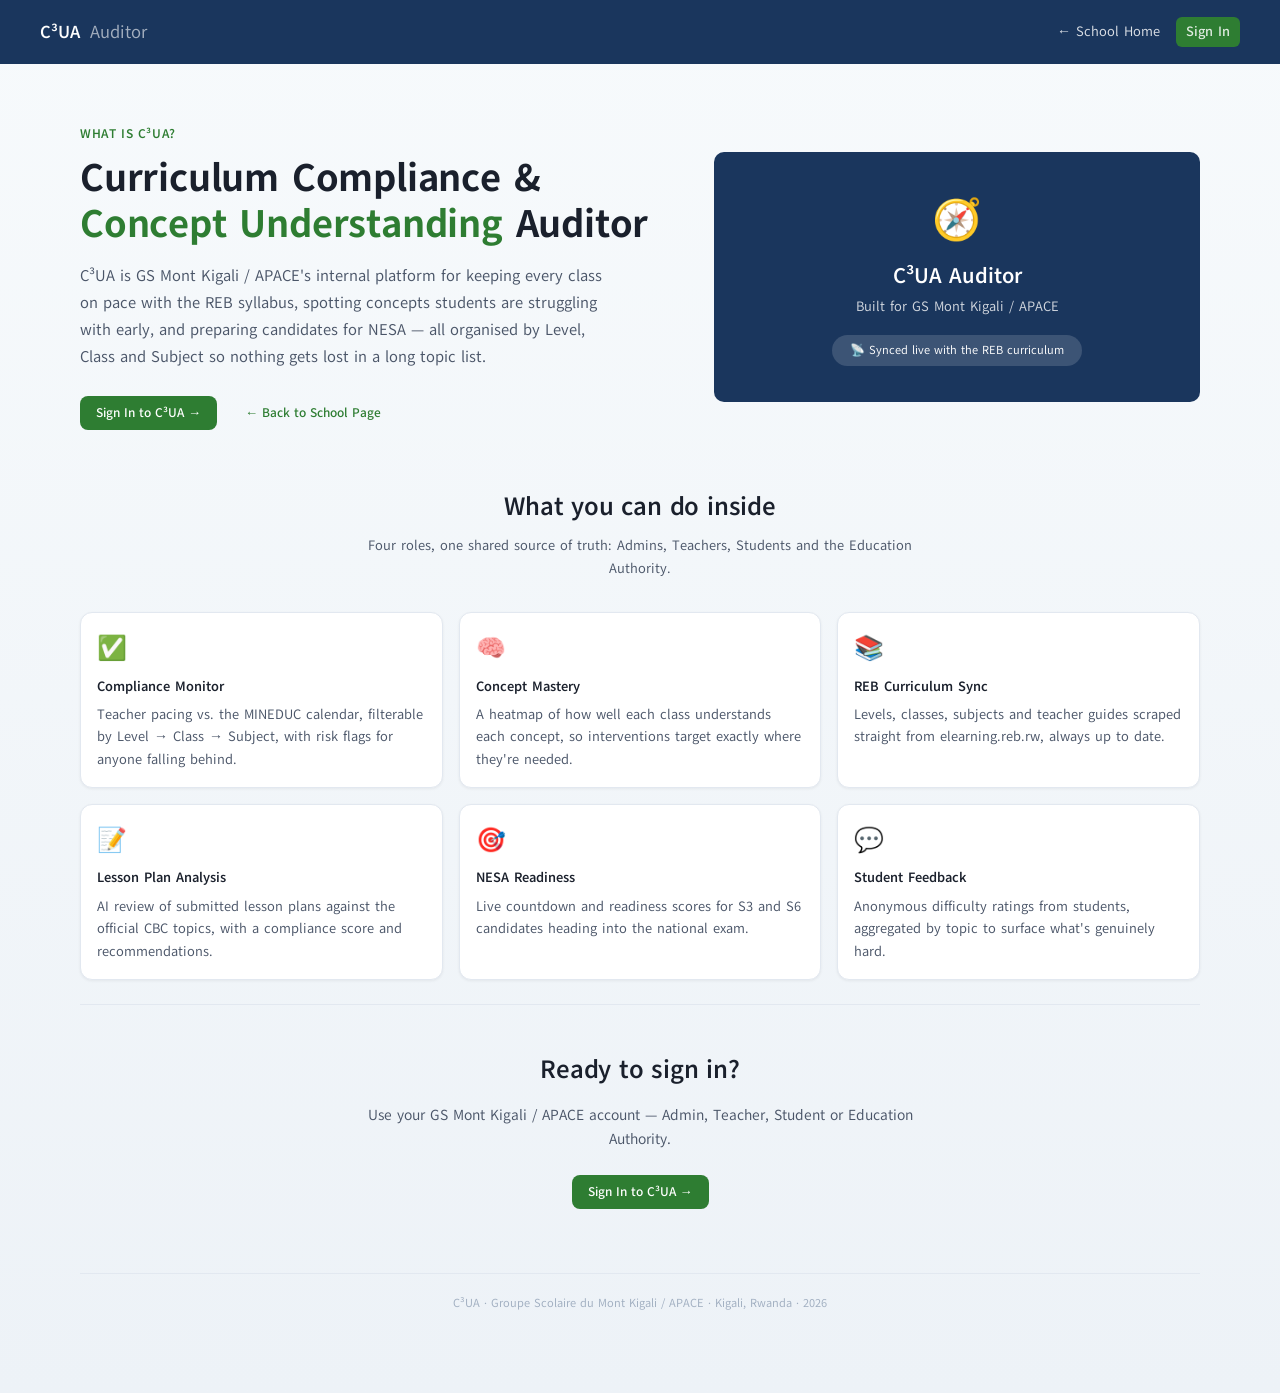
==== c3ua.html @ 0b1cf331 "initial commit" ====
<!doctype html>
<html lang="en">
<head>
    <meta charset="UTF-8" />
    <meta name="viewport" content="width=device-width, initial-scale=1.0" />
    <title>C³UA — Curriculum Compliance &amp; Concept Understanding Auditor</title>
    <link rel="stylesheet" href="css/base.css" />
    <link rel="stylesheet" href="css/marketing.css" />
</head>
<body>
    <div class="site-page">
        <nav class="site-nav">
            <div class="brand">C³UA <span>Auditor</span></div>
            <div class="nav-links">
                <a href="index.html">← School Home</a>
                <a href="login.html" class="btn btn-primary btn-sm">Sign In</a>
            </div>
        </nav>

        <section class="hero-section">
            <div class="hero-content">
                <div class="hero-text">
                    <div class="eyebrow">What is C³UA?</div>
                    <h1>Curriculum Compliance &amp; <span>Concept Understanding</span> Auditor</h1>
                    <p>
                        C³UA is GS Mont Kigali / APACE's internal platform for keeping every class on
                        pace with the REB syllabus, spotting concepts students are struggling with
                        early, and preparing candidates for NESA — all organised by Level, Class and
                        Subject so nothing gets lost in a long topic list.
                    </p>
                    <div style="display:flex;gap:12px;flex-wrap:wrap;">
                        <a href="login.html" class="btn btn-primary btn-lg">Sign In to C³UA →</a>
                        <a href="index.html" class="btn btn-outline btn-lg">← Back to School Page</a>
                    </div>
                </div>
                <div class="hero-image">
                    <div class="crest-big">🧭</div>
                    <div class="school-name">C³UA Auditor</div>
                    <div class="school-location">Built for GS Mont Kigali / APACE</div>
                    <div class="school-badge">📡 Synced live with the REB curriculum</div>
                </div>
            </div>

            <div class="section-title-block">
                <h2>What you can do inside</h2>
                <p>Four roles, one shared source of truth: Admins, Teachers, Students and the Education Authority.</p>
            </div>
            <div class="grid-3">
                <div class="card">
                    <div style="font-size:24px;margin-bottom:8px;">✅</div>
                    <div class="card-title" style="margin-bottom:6px;">Compliance Monitor</div>
                    <p style="color:var(--gray-600);font-size:14px;line-height:1.6;">Teacher pacing vs. the MINEDUC calendar, filterable by Level → Class → Subject, with risk flags for anyone falling behind.</p>
                </div>
                <div class="card">
                    <div style="font-size:24px;margin-bottom:8px;">🧠</div>
                    <div class="card-title" style="margin-bottom:6px;">Concept Mastery</div>
                    <p style="color:var(--gray-600);font-size:14px;line-height:1.6;">A heatmap of how well each class understands each concept, so interventions target exactly where they're needed.</p>
                </div>
                <div class="card">
                    <div style="font-size:24px;margin-bottom:8px;">📚</div>
                    <div class="card-title" style="margin-bottom:6px;">REB Curriculum Sync</div>
                    <p style="color:var(--gray-600);font-size:14px;line-height:1.6;">Levels, classes, subjects and teacher guides scraped straight from elearning.reb.rw, always up to date.</p>
                </div>
                <div class="card">
                    <div style="font-size:24px;margin-bottom:8px;">📝</div>
                    <div class="card-title" style="margin-bottom:6px;">Lesson Plan Analysis</div>
                    <p style="color:var(--gray-600);font-size:14px;line-height:1.6;">AI review of submitted lesson plans against the official CBC topics, with a compliance score and recommendations.</p>
                </div>
                <div class="card">
                    <div style="font-size:24px;margin-bottom:8px;">🎯</div>
                    <div class="card-title" style="margin-bottom:6px;">NESA Readiness</div>
                    <p style="color:var(--gray-600);font-size:14px;line-height:1.6;">Live countdown and readiness scores for S3 and S6 candidates heading into the national exam.</p>
                </div>
                <div class="card">
                    <div style="font-size:24px;margin-bottom:8px;">💬</div>
                    <div class="card-title" style="margin-bottom:6px;">Student Feedback</div>
                    <p style="color:var(--gray-600);font-size:14px;line-height:1.6;">Anonymous difficulty ratings from students, aggregated by topic to surface what's genuinely hard.</p>
                </div>
            </div>

            <div class="cta-section">
                <h2>Ready to sign in?</h2>
                <p>Use your GS Mont Kigali / APACE account — Admin, Teacher, Student or Education Authority.</p>
                <div class="btn-group">
                    <a href="login.html" class="btn btn-primary btn-lg">Sign In to C³UA →</a>
                </div>
            </div>

            <div class="site-footer">
                C³UA &middot; Groupe Scolaire du Mont Kigali / APACE &middot; Kigali, Rwanda &middot; 2026
            </div>
        </section>
    </div>
</body>
</html>
---- css/base.css ----
@import url("https://fonts.googleapis.com/css2?family=Google+Sans:ital,opsz,wght@0,17..18,400..700;1,17..18,400..700&family=Tirra:wght@400;500;600;700;800;900&display=swap");

/* ============================================
   C3UA — BASE THEME
   Shared by every page: variables, reset, buttons,
   cards, forms, tables, alerts, toasts, modal.
   ============================================ */
:root {
  --primary: #1a365d;
  --primary-light: #2b4c7e;
  --primary-dark: #0d1b3e;
  --secondary: #2d3748;
  --accent: #2e7d32;
  --accent-hover: #1b5e20;
  --success: #38a169;
  --warning: #d69e2e;
  --danger: #e53e3e;
  --info: #388e3c;
  --gray-50: #f7fafc;
  --gray-100: #edf2f7;
  --gray-200: #e2e8f0;
  --gray-300: #cbd5e0;
  --gray-400: #a0aec0;
  --gray-500: #718096;
  --gray-600: #4a5568;
  --gray-700: #2d3748;
  --gray-800: #1a202c;
  --gray-900: #171923;
  --white: #ffffff;
  --shadow: 0 1px 3px rgba(0, 0, 0, 0.08);
  --shadow-md: 0 4px 6px rgba(0, 0, 0, 0.07);
  --shadow-lg: 0 10px 15px rgba(0, 0, 0, 0.07);
  --radius: 6px;
  --radius-lg: 10px;
  --font: "Google Sans", "Tirra", -apple-system, BlinkMacSystemFont, sans-serif;
  --transition: all 0.2s ease;
}

* {
  box-sizing: border-box;
  margin: 0;
  padding: 0;
}

html {
  scroll-behavior: smooth;
}

body {
  background: var(--gray-50);
  color: var(--gray-800);
  font-family: var(--font);
  font-size: 14px;
  line-height: 1.6;
}

/* ===== UTILITY ===== */
.hidden {
  display: none !important;
}
.flex {
  display: flex;
}
.flex-center {
  align-items: center;
}
.flex-between {
  justify-content: space-between;
}
.flex-wrap {
  flex-wrap: wrap;
}
.gap-2 {
  gap: 8px;
}
.gap-3 {
  gap: 12px;
}
.gap-4 {
  gap: 16px;
}
.gap-6 {
  gap: 24px;
}
.text-center {
  text-align: center;
}
.text-muted {
  color: var(--gray-500);
}
.text-sm {
  font-size: 13px;
}
.text-xs {
  font-size: 11px;
}
.fw-600 {
  font-weight: 600;
}
.fw-700 {
  font-weight: 700;
}
.mt-2 {
  margin-top: 8px;
}
.mt-3 {
  margin-top: 12px;
}
.mt-4 {
  margin-top: 16px;
}
.mt-6 {
  margin-top: 24px;
}
.mb-2 {
  margin-bottom: 8px;
}
.mb-3 {
  margin-bottom: 12px;
}
.mb-4 {
  margin-bottom: 16px;
}
.mb-6 {
  margin-bottom: 24px;
}

/* ===== BUTTONS ===== */
.btn {
  display: inline-flex;
  align-items: center;
  gap: 6px;
  padding: 8px 18px;
  border: none;
  border-radius: var(--radius);
  font-size: 13px;
  font-weight: 600;
  font-family: var(--font);
  cursor: pointer;
  transition: var(--transition);
  text-decoration: none;
  line-height: 1.4;
}
.btn-primary {
  background: var(--accent);
  color: white;
}
.btn-primary:hover {
  background: var(--accent-hover);
}
.btn-secondary {
  background: var(--gray-200);
  color: var(--gray-700);
}
.btn-secondary:hover {
  background: var(--gray-300);
}
.btn-success {
  background: var(--success);
  color: white;
}
.btn-success:hover {
  background: #2f855a;
}
.btn-danger {
  background: var(--danger);
  color: white;
}
.btn-danger:hover {
  background: #c53030;
}
.btn-outline {
  background: transparent;
  color: var(--accent);
  border: 1.5px solid var(--accent);
}
.btn-outline:hover {
  background: var(--accent);
  color: white;
}
.btn-sm {
  padding: 5px 12px;
  font-size: 12px;
}
.btn-lg {
  padding: 12px 28px;
  font-size: 15px;
}
.btn-block {
  width: 100%;
  justify-content: center;
}
.btn:disabled {
  opacity: 0.6;
  cursor: not-allowed;
}

/* ===== CARDS ===== */
.card {
  background: white;
  border-radius: var(--radius-lg);
  box-shadow: var(--shadow);
  padding: 16px 20px;
  border: 1px solid var(--gray-200);
}
.card-header {
  display: flex;
  align-items: center;
  justify-content: space-between;
  margin-bottom: 12px;
  padding-bottom: 10px;
  border-bottom: 1px solid var(--gray-200);
}
.card-title {
  font-size: 15px;
  font-weight: 700;
  color: var(--gray-800);
}
.card-subtitle {
  font-size: 13px;
  color: var(--gray-500);
}

/* ===== BADGES ===== */
.badge {
  display: inline-flex;
  align-items: center;
  padding: 2px 10px;
  border-radius: 20px;
  font-size: 11px;
  font-weight: 600;
}
.badge-success {
  background: #c6f6d5;
  color: #22543d;
}
.badge-warning {
  background: #fefcbf;
  color: #744210;
}
.badge-danger {
  background: #fed7d7;
  color: #9b2c2c;
}
.badge-info {
  background: #bee3f8;
  color: #2a4365;
}
.badge-neutral {
  background: var(--gray-200);
  color: var(--gray-600);
}

/* ===== STATS ===== */
.stats-grid {
  display: grid;
  grid-template-columns: repeat(4, 1fr);
  gap: 14px;
  margin-bottom: 16px;
}
.stat-card {
  background: white;
  border-radius: var(--radius-lg);
  padding: 20px 18px 16px;
  border: 1px solid var(--gray-200);
  box-shadow: var(--shadow-md);
  cursor: pointer;
  transition:
    box-shadow 0.2s,
    transform 0.15s;
  display: flex;
  flex-direction: column;
  text-decoration: none;
}
.stat-card:hover {
  box-shadow: var(--shadow-lg);
  transform: translateY(-2px);
}
.stat-card .stat-icon {
  font-size: 24px;
  margin-bottom: 10px;
}
.stat-card .stat-value {
  font-size: 34px;
  font-weight: 800;
  color: var(--gray-900);
  line-height: 1.1;
  letter-spacing: -0.5px;
  order: 1;
}
.stat-card .stat-label {
  font-size: 11px;
  color: var(--gray-500);
  font-weight: 600;
  text-transform: uppercase;
  letter-spacing: 0.5px;
  order: 2;
  margin-top: 3px;
}
.stat-card .stat-change {
  font-size: 12px;
  font-weight: 600;
  order: 3;
  margin-top: 8px;
}
.stat-card .stat-change.up {
  color: var(--success);
}
.stat-card .stat-change.down {
  color: var(--danger);
}
.stat-card .stat-change.neutral {
  color: var(--gray-500);
}

/* ===== TABLES ===== */
.table-wrap {
  overflow-x: auto;
}
table {
  width: 100%;
  border-collapse: collapse;
  font-size: 13px;
}
th {
  text-align: left;
  padding: 10px 12px;
  font-weight: 600;
  color: var(--gray-600);
  border-bottom: 2px solid var(--gray-200);
  background: var(--gray-50);
  font-size: 12px;
  text-transform: uppercase;
  letter-spacing: 0.5px;
}
td {
  padding: 10px 12px;
  border-bottom: 1px solid var(--gray-200);
  color: var(--gray-700);
}
tr:hover td {
  background: var(--gray-50);
}
tr:last-child td {
  border-bottom: none;
}

/* ===== FORMS ===== */
.form-group {
  margin-bottom: 16px;
}
.form-label {
  display: block;
  font-size: 12px;
  font-weight: 600;
  color: var(--gray-600);
  margin-bottom: 4px;
}
.form-control {
  width: 100%;
  padding: 8px 12px;
  border: 1px solid var(--gray-300);
  border-radius: var(--radius);
  font-size: 14px;
  font-family: var(--font);
  transition: var(--transition);
  background: white;
  color: var(--gray-800);
}
.form-control:focus {
  outline: none;
  border-color: var(--accent);
  box-shadow: 0 0 0 3px rgba(49, 130, 206, 0.15);
}
.form-control::placeholder {
  color: var(--gray-400);
}
select.form-control {
  appearance: none;
  background-image: url("data:image/svg+xml,%3Csvg xmlns='http://www.w3.org/2000/svg' width='12' height='12' viewBox='0 0 12 12'%3E%3Cpath fill='%234a5568' d='M6 8L1 3h10z'/%3E%3C/svg%3E");
  background-repeat: no-repeat;
  background-position: right 12px center;
  padding-right: 32px;
}
textarea.form-control {
  resize: vertical;
  min-height: 80px;
}
select.form-control:disabled {
  background-color: var(--gray-100);
  color: var(--gray-400);
  cursor: not-allowed;
}

/* ===== ALERTS ===== */
.alert {
  padding: 12px 16px;
  border-radius: var(--radius);
  font-size: 13px;
  display: flex;
  align-items: flex-start;
  gap: 10px;
  margin-bottom: 16px;
  border: 1px solid transparent;
}
.alert-info {
  background: #ebf8ff;
  border-color: #bee3f8;
  color: #2a4365;
}
.alert-success {
  background: #f0fff4;
  border-color: #c6f6d5;
  color: #22543d;
}
.alert-warning {
  background: #fffff0;
  border-color: #fefcbf;
  color: #744210;
}
.alert-danger {
  background: #fff5f5;
  border-color: #fed7d7;
  color: #9b2c2c;
}

/* ===== LOADING ===== */
.loading {
  text-align: center;
  padding: 40px;
  color: var(--gray-500);
}
.loading .spinner {
  display: inline-block;
  width: 28px;
  height: 28px;
  border: 3px solid var(--gray-200);
  border-top-color: var(--accent);
  border-radius: 50%;
  animation: spin 0.8s linear infinite;
  margin-bottom: 10px;
}
@keyframes spin {
  to {
    transform: rotate(360deg);
  }
}

/* ===== MODAL ===== */
.modal-overlay {
  position: fixed;
  inset: 0;
  background: rgba(0, 0, 0, 0.5);
  z-index: 1000;
  display: none;
  align-items: center;
  justify-content: center;
  padding: 20px;
}
.modal-overlay.open {
  display: flex;
}
.modal {
  background: white;
  border-radius: var(--radius-lg);
  max-width: 520px;
  width: 100%;
  max-height: 85vh;
  overflow-y: auto;
  padding: 28px 32px;
  box-shadow: var(--shadow-lg);
}
.modal-header {
  display: flex;
  align-items: center;
  justify-content: space-between;
  margin-bottom: 20px;
}
.modal-header h3 {
  font-size: 18px;
  font-weight: 700;
  color: var(--gray-800);
}
.modal-close {
  background: none;
  border: none;
  font-size: 22px;
  cursor: pointer;
  color: var(--gray-400);
  padding: 4px 8px;
  border-radius: 4px;
}
.modal-close:hover {
  background: var(--gray-100);
  color: var(--gray-600);
}

/* ===== TOASTS ===== */
#toasts {
  position: fixed;
  bottom: 20px;
  right: 20px;
  z-index: 9999;
  display: flex;
  flex-direction: column;
  gap: 8px;
}
.toast {
  padding: 12px 18px;
  background: var(--gray-800);
  color: white;
  border-radius: var(--radius);
  min-width: 260px;
  max-width: 380px;
  box-shadow: var(--shadow-lg);
  display: flex;
  align-items: center;
  gap: 10px;
  font-size: 13px;
  animation: slideIn 0.3s ease;
}
.toast-success {
  border-left: 4px solid var(--success);
}
.toast-error {
  border-left: 4px solid var(--danger);
}
.toast-warning {
  border-left: 4px solid var(--warning);
}
.toast-info {
  border-left: 4px solid var(--info);
}
.toast .close {
  cursor: pointer;
  opacity: 0.6;
  font-size: 16px;
  margin-left: auto;
}
.toast .close:hover {
  opacity: 1;
}
@keyframes slideIn {
  from {
    transform: translateX(100%);
    opacity: 0;
  }
  to {
    transform: translateX(0);
    opacity: 1;
  }
}

/* ===== PROGRESS BAR ===== */
.progress {
  height: 6px;
  background: var(--gray-200);
  border-radius: 3px;
  overflow: hidden;
}
.progress-bar {
  height: 100%;
  border-radius: 3px;
  transition: width 0.6s ease;
}
.progress-bar.green {
  background: var(--success);
}
.progress-bar.yellow {
  background: var(--warning);
}
.progress-bar.red {
  background: var(--danger);
}
.progress-bar.blue {
  background: var(--accent);
}

/* ===== GRID ===== */
.grid-2 {
  display: grid;
  grid-template-columns: 1fr 1fr;
  gap: 16px;
}
.grid-3 {
  display: grid;
  grid-template-columns: repeat(3, 1fr);
  gap: 16px;
}
.grid-4 {
  display: grid;
  grid-template-columns: repeat(4, 1fr);
  gap: 14px;
}

/* ===== SECTION HEADER ===== */
.section-header {
  display: flex;
  align-items: flex-start;
  justify-content: space-between;
  margin-bottom: 14px;
  flex-wrap: wrap;
  gap: 12px;
}
.section-header h2 {
  font-size: 20px;
  font-weight: 700;
  color: var(--gray-800);
}
.section-header p {
  color: var(--gray-500);
  font-size: 14px;
}
.section-actions {
  display: flex;
  gap: 8px;
  flex-wrap: wrap;
}

.live-dot {
  display: inline-block;
  width: 8px;
  height: 8px;
  border-radius: 50%;
  background: var(--success);
  margin-right: 6px;
  animation: pulse 1.5s infinite;
}
@keyframes pulse {
  0%,
  100% {
    opacity: 1;
  }
  50% {
    opacity: 0.4;
  }
}

/* ===== RESPONSIVE ===== */
@media (max-width: 1024px) {
  .stats-grid {
    grid-template-columns: repeat(2, 1fr);
  }
  .grid-4 {
    grid-template-columns: repeat(2, 1fr);
  }
  .grid-3 {
    grid-template-columns: 1fr 1fr;
  }
}
@media (max-width: 768px) {
  .grid-2,
  .grid-3,
  .grid-4 {
    grid-template-columns: 1fr;
  }
  .stats-grid {
    grid-template-columns: 1fr;
  }
}

/* ========== CURRICULUM POPUP ========== */
.curriculum-popup-overlay {
  position: fixed;
  inset: 0;
  background: rgba(0, 0, 0, 0.45);
  z-index: 9000;
  display: flex;
  align-items: center;
  justify-content: center;
  animation: cpFadeIn 0.15s ease;
}
.curriculum-popup {
  background: white;
  border-radius: 16px;
  padding: 28px 32px;
  max-width: 640px;
  width: 92%;
  max-height: 82vh;
  overflow-y: auto;
  box-shadow: 0 24px 48px rgba(0, 0, 0, 0.18);
  animation: cpSlideUp 0.2s ease;
}
.curriculum-popup h3 {
  font-size: 20px;
  font-weight: 800;
  margin-bottom: 4px;
}
.curriculum-popup .cp-meta {
  color: var(--gray-500);
  font-size: 13px;
  margin-bottom: 20px;
}
.curriculum-popup .cp-section {
  margin-bottom: 16px;
}
.curriculum-popup .cp-section-title {
  font-size: 11px;
  font-weight: 700;
  text-transform: uppercase;
  letter-spacing: 0.5px;
  color: var(--accent);
  margin-bottom: 8px;
}
.curriculum-popup .cp-close {
  float: right;
  background: none;
  border: none;
  font-size: 22px;
  cursor: pointer;
  color: var(--gray-400);
  line-height: 1;
  margin: -4px -4px 0 0;
}
.cp-progress-bar {
  height: 8px;
  background: var(--gray-100);
  border-radius: 99px;
  overflow: hidden;
  margin-top: 6px;
}
.cp-progress-fill {
  height: 100%;
  border-radius: 99px;
  background: var(--accent);
  transition: width 0.4s ease;
}

/* ========== GUIDE CARDS ========== */
.guide-card {
  background: white;
  border: 1px solid var(--gray-200);
  border-radius: var(--radius-lg);
  padding: 14px;
  box-shadow: var(--shadow);
  transition:
    box-shadow 0.2s,
    transform 0.15s;
}
.guide-card:hover {
  box-shadow: var(--shadow-md);
  transform: translateY(-2px);
}
.guide-title {
  font-weight: 700;
  font-size: 13px;
  margin-bottom: 3px;
}
.guide-meta {
  font-size: 11px;
  color: var(--gray-500);
  margin-bottom: 8px;
}
.guide-actions {
  display: flex;
  gap: 6px;
  margin-top: 8px;
}

/* ========== GAMIFIED QUIZ ========== */
.quiz-progress-bar {
  height: 5px;
  background: var(--gray-100);
  border-radius: 99px;
  overflow: hidden;
  margin-bottom: 16px;
}
.quiz-progress-fill {
  height: 100%;
  background: var(--accent);
  border-radius: 99px;
  transition: width 0.4s ease;
}
.quiz-streak {
  display: inline-flex;
  align-items: center;
  gap: 5px;
  background: #fef9c3;
  color: #92400e;
  padding: 3px 10px;
  border-radius: 99px;
  font-size: 11px;
  font-weight: 700;
}
.quiz-xp {
  display: inline-flex;
  align-items: center;
  gap: 5px;
  background: #dcfce7;
  color: #166534;
  padding: 3px 10px;
  border-radius: 99px;
  font-size: 11px;
  font-weight: 700;
}
.quiz-option-btn {
  width: 100%;
  text-align: left;
  padding: 10px 14px;
  border: 2px solid var(--gray-200);
  border-radius: var(--radius);
  background: white;
  cursor: pointer;
  font-size: 13px;
  transition:
    border-color 0.15s,
    background 0.15s;
  font-family: var(--font);
  margin-bottom: 6px;
  display: block;
}
.quiz-option-btn:hover {
  border-color: var(--accent);
  background: #f0fdf4;
}
.quiz-option-btn.selected {
  border-color: var(--accent);
  background: #dcfce7;
}
.quiz-option-btn.correct {
  border-color: var(--success);
  background: #ecfdf5;
  color: var(--success);
}
.quiz-option-btn.wrong {
  border-color: var(--danger);
  background: #fef2f2;
  color: var(--danger);
}

@keyframes cpFadeIn {
  from {
    opacity: 0;
  }
  to {
    opacity: 1;
  }
}
@keyframes cpSlideUp {
  from {
    transform: translateY(20px);
    opacity: 0;
  }
  to {
    transform: translateY(0);
    opacity: 1;
  }
}
@keyframes popIn {
  0% {
    transform: scale(0.85);
    opacity: 0;
  }
  70% {
    transform: scale(1.04);
  }
  100% {
    transform: scale(1);
    opacity: 1;
  }
}
.pop-in {
  animation: popIn 0.25s ease;
}

/* ===================================================
   C3UA PROFESSIONAL DESIGN SYSTEM v3
   Google Sans + Tirra · Green accent · Smooth UX
   =================================================== */

/* Typography improvements */
body {
  font-family: var(--font);
  -webkit-font-smoothing: antialiased;
  color: var(--gray-800);
}
h1,
h2,
h3,
h4,
h5,
h6 {
  font-family: var(--font);
  letter-spacing: -0.2px;
}

/* Scrollbar styling */
::-webkit-scrollbar {
  width: 6px;
  height: 6px;
}
::-webkit-scrollbar-track {
  background: var(--gray-100);
  border-radius: 99px;
}
::-webkit-scrollbar-thumb {
  background: var(--gray-300);
  border-radius: 99px;
}
::-webkit-scrollbar-thumb:hover {
  background: var(--gray-400);
}

/* Smooth transitions everywhere */
*,
*::before,
*::after {
  transition:
    background-color 0.15s ease,
    border-color 0.15s ease,
    box-shadow 0.15s ease;
}
button,
a {
  transition: all 0.15s ease !important;
}

/* Sidebar polish */
.sidebar {
  background: #0f2318;
}
.sidebar-item {
  color: rgba(255, 255, 255, 0.7);
  border-radius: 8px;
  margin: 2px 8px;
  padding: 10px 14px;
  font-size: 13px;
  font-weight: 500;
  cursor: pointer;
  transition: all 0.15s ease;
  display: flex;
  align-items: center;
  gap: 10px;
}
.sidebar-item:hover {
  background: rgba(255, 255, 255, 0.1);
  color: white;
}
.sidebar-item.active {
  background: var(--accent);
  color: white;
  font-weight: 600;
}
.sidebar-label {
  font-size: 10px;
  font-weight: 700;
  text-transform: uppercase;
  letter-spacing: 1px;
  color: rgba(255, 255, 255, 0.35);
  padding: 14px 22px 6px;
}
.sidebar-section {
  margin-bottom: 4px;
}

/* Topbar */
.topbar {
  background: white;
  border-bottom: 1px solid var(--gray-200);
  box-shadow: 0 1px 4px rgba(0, 0, 0, 0.05);
}
.topbar-brand {
  font-weight: 800;
  color: #0f2318;
  font-size: 16px;
  text-decoration: none;
  display: flex;
  align-items: center;
  gap: 8px;
}
.topbar-brand span.portal-tag {
  background: var(--accent);
  color: white;
  font-size: 10px;
  padding: 2px 8px;
  border-radius: 99px;
  font-weight: 700;
  letter-spacing: 0.3px;
}

/* Cards */
.card {
  background: white;
  border-radius: 12px;
  border: 1px solid var(--gray-200);
  padding: 16px;
  box-shadow: 0 1px 3px rgba(0, 0, 0, 0.06);
  transition: box-shadow 0.2s ease;
}
.card-header {
  display: flex;
  justify-content: space-between;
  align-items: center;
  margin-bottom: 14px;
  padding-bottom: 12px;
  border-bottom: 1px solid var(--gray-100);
}
.card-title {
  font-weight: 700;
  font-size: 14px;
  color: var(--gray-800);
}

/* Buttons */
.btn {
  border-radius: 8px;
  font-weight: 600;
  font-size: 13px;
  padding: 8px 16px;
  border: none;
  cursor: pointer;
  display: inline-flex;
  align-items: center;
  gap: 6px;
  font-family: var(--font);
  transition: all 0.15s ease;
}
.btn-primary {
  background: var(--accent);
  color: white;
}
.btn-primary:hover {
  background: var(--accent-hover);
  transform: translateY(-1px);
  box-shadow: 0 4px 12px rgba(46, 125, 50, 0.25);
}
.btn-secondary {
  background: var(--gray-100);
  color: var(--gray-700);
  border: 1px solid var(--gray-200);
}
.btn-secondary:hover {
  background: var(--gray-200);
}
.btn-sm {
  padding: 5px 10px;
  font-size: 12px;
  border-radius: 6px;
}
.btn-block {
  width: 100%;
  justify-content: center;
}

/* Badges */
.badge {
  display: inline-flex;
  align-items: center;
  padding: 2px 8px;
  border-radius: 99px;
  font-size: 11px;
  font-weight: 700;
}
.badge-info {
  background: #e8f5e9;
  color: #1b5e20;
}
.badge-success {
  background: #dcfce7;
  color: #166534;
}
.badge-warning {
  background: #fef9c3;
  color: #92400e;
}
.badge-danger {
  background: #fee2e2;
  color: #991b1b;
}
.badge-neutral {
  background: var(--gray-100);
  color: var(--gray-600);
}

/* Forms */
.form-control {
  border: 1.5px solid var(--gray-200);
  border-radius: 8px;
  padding: 8px 12px;
  font-size: 13px;
  font-family: var(--font);
  width: 100%;
  background: white;
  transition:
    border-color 0.15s ease,
    box-shadow 0.15s ease;
  box-sizing: border-box;
}
.form-control:focus {
  outline: none;
  border-color: var(--accent);
  box-shadow: 0 0 0 3px rgba(46, 125, 50, 0.12);
}
.form-label {
  font-size: 12px;
  font-weight: 600;
  color: var(--gray-600);
  margin-bottom: 4px;
  display: block;
}
.form-group {
  margin-bottom: 14px;
}
select.form-control {
  cursor: pointer;
}

/* Alerts */
.alert {
  border-radius: 10px;
  padding: 10px 14px;
  font-size: 13px;
  margin-bottom: 12px;
}
.alert-success {
  background: #f0fdf4;
  color: #166534;
  border: 1px solid #bbf7d0;
}
.alert-warning {
  background: #fffbeb;
  color: #92400e;
  border: 1px solid #fde68a;
}
.alert-danger {
  background: #fff1f2;
  color: #9f1239;
  border: 1px solid #fecdd3;
}
.alert-info {
  background: #f0fdf4;
  color: #166534;
  border: 1px solid #bbf7d0;
}

/* Progress bars */
.progress {
  background: var(--gray-100);
  border-radius: 99px;
  height: 8px;
  overflow: hidden;
}
.progress-bar {
  height: 100%;
  border-radius: 99px;
  transition: width 0.5s ease;
}
.progress-bar.green {
  background: var(--success);
}
.progress-bar.yellow {
  background: var(--warning);
}
.progress-bar.red {
  background: var(--danger);
}
.progress-bar.blue {
  background: var(--accent);
}

/* Curriculum subject buttons */
.hierarchy-subject-btn {
  background: #f0fdf4;
  color: #166534;
  border: 1px solid #bbf7d0;
  border-radius: 20px;
  padding: 4px 12px;
  font-size: 12px;
  font-weight: 600;
  cursor: pointer;
  transition: all 0.15s ease;
  font-family: var(--font);
}
.hierarchy-subject-btn:hover {
  background: var(--accent);
  color: white;
  border-color: var(--accent);
  transform: translateY(-1px);
  box-shadow: 0 3px 8px rgba(46, 125, 50, 0.2);
}
.hierarchy-subject-btn.from-guide {
  background: #f0f7ff;
  color: #1e40af;
  border-color: #bfdbfe;
}
.hierarchy-subject-btn.from-guide:hover {
  background: #1e40af;
  color: white;
  border-color: #1e40af;
}

/* Loading */
.loading {
  display: flex;
  flex-direction: column;
  align-items: center;
  justify-content: center;
  padding: 40px;
  gap: 12px;
  color: var(--gray-500);
  font-size: 13px;
}
.spinner {
  width: 28px;
  height: 28px;
  border: 3px solid var(--gray-200);
  border-top-color: var(--accent);
  border-radius: 50%;
  animation: spin 0.7s linear infinite;
}
@keyframes spin {
  to {
    transform: rotate(360deg);
  }
}

/* Panel scroll */
.panel-scroll-lg {
  max-height: 400px;
  overflow-y: auto;
  padding-right: 4px;
}

/* Text utilities */
.text-muted {
  color: var(--gray-500);
}
.text-sm {
  font-size: 12px;
}
.text-center {
  text-align: center;
}
.mb-2 {
  margin-bottom: 8px;
}
.mb-3 {
  margin-bottom: 12px;
}
.mb-4 {
  margin-bottom: 16px;
}
.mt-2 {
  margin-top: 8px;
}
.mt-3 {
  margin-top: 12px;
}
.mt-4 {
  margin-top: 16px;
}

/* Grid */
.grid-2 {
  display: grid;
  grid-template-columns: 1fr 1fr;
  gap: 16px;
}

@media (max-width: 900px) {
  .grid-2,
  .stats-grid {
    grid-template-columns: 1fr;
  }
}

/* Filter bar */
.filter-bar {
  display: flex;
  flex-wrap: wrap;
  gap: 10px;
  align-items: flex-end;
  padding: 12px 14px;
  background: var(--gray-50);
  border-radius: 10px;
  border: 1px solid var(--gray-200);
  margin-bottom: 14px;
}
.filter-group {
  display: flex;
  flex-direction: column;
  min-width: 140px;
}

/* Tables */
.data-table {
  width: 100%;
  border-collapse: collapse;
  font-size: 13px;
}
.data-table th {
  text-align: left;
  padding: 10px 12px;
  background: var(--gray-50);
  font-weight: 700;
  font-size: 11px;
  text-transform: uppercase;
  letter-spacing: 0.4px;
  color: var(--gray-500);
  border-bottom: 1px solid var(--gray-200);
}
.data-table td {
  padding: 10px 12px;
  border-bottom: 1px solid var(--gray-100);
  color: var(--gray-700);
}
.data-table tr:hover td {
  background: var(--gray-50);
}
.data-table tr:last-child td {
  border-bottom: none;
}
---- css/marketing.css ----
/* ============================================
   C3UA — MARKETING / PUBLIC PAGES
   Used by: index.html (school info), c3ua.html (about), login.html
   ============================================ */

.site-page { min-height: 100vh; background: linear-gradient(180deg, #f7fafc 0%, #edf2f7 100%); }

.site-nav {
    background: var(--primary); color: white; padding: 0 40px; height: 64px;
    display: flex; align-items: center; justify-content: space-between;
    position: sticky; top: 0; z-index: 100;
}
.site-nav .brand { font-size: 18px; font-weight: 700; display: flex; align-items: center; gap: 10px; }
.site-nav .brand .crest { font-size: 22px; }
.site-nav .brand span { color: rgba(255, 255, 255, 0.6); font-weight: 400; }
.site-nav .nav-links { display: flex; gap: 16px; align-items: center; }
.site-nav .nav-links a { color: rgba(255, 255, 255, 0.85); text-decoration: none; font-size: 14px; transition: var(--transition); }
.site-nav .nav-links a:hover { color: white; }

.hero-section { padding: 60px 40px; max-width: 1200px; margin: 0 auto; }

.hero-content { display: grid; grid-template-columns: 1.1fr 0.9fr; gap: 40px; align-items: center; margin-bottom: 56px; }
.hero-content .hero-text .eyebrow { color: var(--accent); font-weight: 700; font-size: 13px; letter-spacing: 0.6px; text-transform: uppercase; margin-bottom: 10px; }
.hero-content .hero-text h1 { font-size: 40px; font-weight: 800; color: var(--gray-800); line-height: 1.15; }
.hero-content .hero-text h1 span { color: var(--accent); }
.hero-content .hero-text p { font-size: 16px; color: var(--gray-600); margin: 16px 0 24px; line-height: 1.7; max-width: 540px; }

.hero-content .hero-image { background: var(--primary); border-radius: var(--radius-lg); padding: 36px; color: white; text-align: center; min-height: 200px; display: flex; flex-direction: column; align-items: center; justify-content: center; }
.hero-content .hero-image .crest-big { font-size: 40px; margin-bottom: 10px; }
.hero-content .hero-image .school-name { font-size: 22px; font-weight: 700; margin-bottom: 6px; line-height: 1.3; }
.hero-content .hero-image .school-location { font-size: 14px; opacity: 0.8; }
.hero-content .hero-image .school-badge { margin-top: 16px; padding: 6px 18px; background: rgba(255, 255, 255, 0.15); border-radius: 20px; font-size: 12px; }

.hero-stats { display: grid; grid-template-columns: repeat(4, 1fr); gap: 18px; margin-bottom: 44px; }
.hero-stats .stat { background: white; padding: 18px; border-radius: var(--radius-lg); border: 1px solid var(--gray-200); text-align: center; box-shadow: var(--shadow); }
.hero-stats .stat .number { font-size: 28px; font-weight: 800; color: var(--primary); }
.hero-stats .stat .label { font-size: 12px; color: var(--gray-500); margin-top: 4px; }

.section-title-block { text-align: center; margin-bottom: 32px; }
.section-title-block h2 { font-size: 26px; font-weight: 700; color: var(--gray-800); }
.section-title-block p { color: var(--gray-600); max-width: 600px; margin: 8px auto 0; }

.info-tile { display: flex; gap: 12px; padding: 14px 0; border-bottom: 1px solid var(--gray-200); }
.info-tile:last-child { border-bottom: none; }
.info-tile .ico { font-size: 18px; width: 26px; flex-shrink: 0; }
.info-tile .label { font-size: 12px; color: var(--gray-500); text-transform: uppercase; letter-spacing: 0.4px; }
.info-tile .value { font-size: 14px; color: var(--gray-800); font-weight: 600; }

.cta-section { text-align: center; padding: 44px 0; border-top: 1px solid var(--gray-200); margin-top: 24px; }
.cta-section h2 { font-size: 26px; font-weight: 700; color: var(--gray-800); margin-bottom: 12px; }
.cta-section p { color: var(--gray-600); font-size: 15px; max-width: 560px; margin: 0 auto 24px; }
.cta-section .btn-group { display: flex; gap: 12px; justify-content: center; flex-wrap: wrap; }

.site-footer { text-align: center; padding: 20px 0; color: var(--gray-400); font-size: 12px; border-top: 1px solid var(--gray-200); margin-top: 20px; }

/* ===== LOGIN PAGE ===== */
.login-page { min-height: 100vh; display: flex; align-items: center; justify-content: center; background: var(--gray-50); padding: 20px; }
.login-box { background: white; border-radius: var(--radius-lg); padding: 40px; max-width: 400px; width: 100%; box-shadow: var(--shadow-lg); border: 1px solid var(--gray-200); }
.login-box .logo { text-align: center; margin-bottom: 24px; }
.login-box .logo .crest { font-size: 30px; }
.login-box .logo h1 { font-size: 22px; font-weight: 700; color: var(--primary); margin-top: 4px; }
.login-box .logo p { color: var(--gray-500); font-size: 13px; }
.login-box .back-link { display: inline-block; margin-bottom: 16px; font-size: 12px; color: var(--gray-500); text-decoration: none; }
.login-box .back-link:hover { color: var(--accent); }
.login-box .login-error { display: none; padding: 10px 14px; background: #fff5f5; border: 1px solid #fed7d7; color: #9b2c2c; border-radius: var(--radius); font-size: 13px; margin-bottom: 16px; }
.login-box .login-error.show { display: block; }

.role-selector { display: grid; grid-template-columns: repeat(4, 1fr); gap: 8px; margin-bottom: 16px; }
.role-option { padding: 10px 8px; border: 2px solid var(--gray-200); border-radius: var(--radius); text-align: center; cursor: pointer; transition: var(--transition); background: white; }
.role-option:hover { border-color: var(--gray-400); }
.role-option.active { border-color: var(--accent); background: #ebf8ff; }
.role-option .emoji { font-size: 20px; display: block; }
.role-option .label { font-size: 11px; font-weight: 600; color: var(--gray-600); }
.role-option.active .label { color: var(--accent); }

@media (max-width: 768px) {
    .hero-content { grid-template-columns: 1fr; }
    .hero-stats { grid-template-columns: repeat(2, 1fr); }
    .site-nav { padding: 0 16px; }
    .site-nav .nav-links { gap: 8px; }
    .hero-section { padding: 32px 18px; }
}
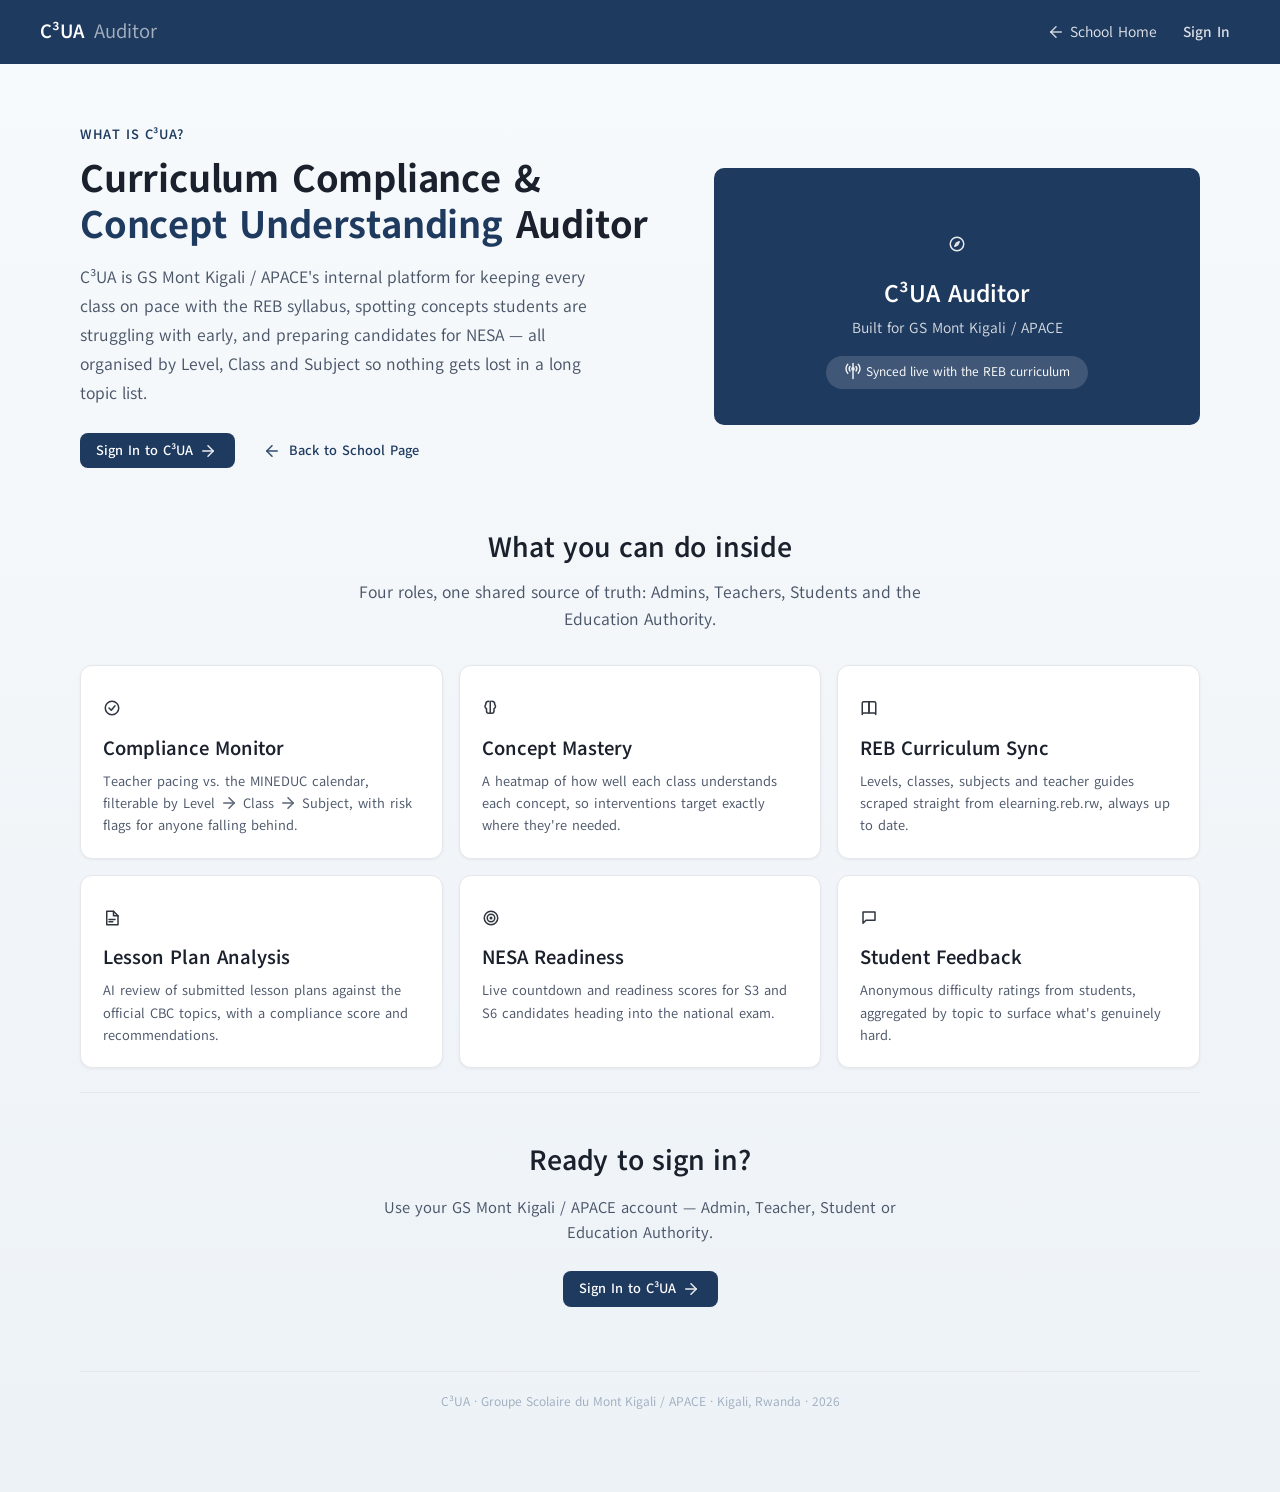
==== commit a823511e: "modified commit" ====
--- a/c3ua.html
+++ b/c3ua.html
@@ -12,7 +12,7 @@
         <nav class="site-nav">
             <div class="brand">C³UA <span>Auditor</span></div>
             <div class="nav-links">
-                <a href="index.html">← School Home</a>
+                <a href="index.html"><span class="material-symbols-outlined ui-icon" aria-hidden="true">arrow_back</span> School Home</a>
                 <a href="login.html" class="btn btn-primary btn-sm">Sign In</a>
             </div>
         </nav>
@@ -29,15 +29,15 @@
                         Subject so nothing gets lost in a long topic list.
                     </p>
                     <div style="display:flex;gap:12px;flex-wrap:wrap;">
-                        <a href="login.html" class="btn btn-primary btn-lg">Sign In to C³UA →</a>
-                        <a href="index.html" class="btn btn-outline btn-lg">← Back to School Page</a>
+                        <a href="login.html" class="btn btn-primary btn-lg">Sign In to C³UA <span class="material-symbols-outlined ui-icon" aria-hidden="true">arrow_forward</span></a>
+                        <a href="index.html" class="btn btn-outline btn-lg"><span class="material-symbols-outlined ui-icon" aria-hidden="true">arrow_back</span> Back to School Page</a>
                     </div>
                 </div>
                 <div class="hero-image">
-                    <div class="crest-big">🧭</div>
+                    <div class="crest-big"><span class="material-symbols-outlined ui-icon" aria-hidden="true">explore</span></div>
                     <div class="school-name">C³UA Auditor</div>
                     <div class="school-location">Built for GS Mont Kigali / APACE</div>
-                    <div class="school-badge">📡 Synced live with the REB curriculum</div>
+                    <div class="school-badge"><span class="material-symbols-outlined ui-icon" aria-hidden="true">cell_tower</span> Synced live with the REB curriculum</div>
                 </div>
             </div>
 
@@ -47,32 +47,32 @@
             </div>
             <div class="grid-3">
                 <div class="card">
-                    <div style="font-size:24px;margin-bottom:8px;">✅</div>
+                    <div style="font-size:24px;margin-bottom:8px;"><span class="material-symbols-outlined ui-icon" aria-hidden="true">check_circle</span></div>
                     <div class="card-title" style="margin-bottom:6px;">Compliance Monitor</div>
-                    <p style="color:var(--gray-600);font-size:14px;line-height:1.6;">Teacher pacing vs. the MINEDUC calendar, filterable by Level → Class → Subject, with risk flags for anyone falling behind.</p>
+                    <p style="color:var(--gray-600);font-size:14px;line-height:1.6;">Teacher pacing vs. the MINEDUC calendar, filterable by Level <span class="material-symbols-outlined ui-icon" aria-hidden="true">arrow_forward</span> Class <span class="material-symbols-outlined ui-icon" aria-hidden="true">arrow_forward</span> Subject, with risk flags for anyone falling behind.</p>
                 </div>
                 <div class="card">
-                    <div style="font-size:24px;margin-bottom:8px;">🧠</div>
+                    <div style="font-size:24px;margin-bottom:8px;"><span class="material-symbols-outlined ui-icon" aria-hidden="true">psychology</span></div>
                     <div class="card-title" style="margin-bottom:6px;">Concept Mastery</div>
                     <p style="color:var(--gray-600);font-size:14px;line-height:1.6;">A heatmap of how well each class understands each concept, so interventions target exactly where they're needed.</p>
                 </div>
                 <div class="card">
-                    <div style="font-size:24px;margin-bottom:8px;">📚</div>
+                    <div style="font-size:24px;margin-bottom:8px;"><span class="material-symbols-outlined ui-icon" aria-hidden="true">menu_book</span></div>
                     <div class="card-title" style="margin-bottom:6px;">REB Curriculum Sync</div>
                     <p style="color:var(--gray-600);font-size:14px;line-height:1.6;">Levels, classes, subjects and teacher guides scraped straight from elearning.reb.rw, always up to date.</p>
                 </div>
                 <div class="card">
-                    <div style="font-size:24px;margin-bottom:8px;">📝</div>
+                    <div style="font-size:24px;margin-bottom:8px;"><span class="material-symbols-outlined ui-icon" aria-hidden="true">edit_note</span></div>
                     <div class="card-title" style="margin-bottom:6px;">Lesson Plan Analysis</div>
                     <p style="color:var(--gray-600);font-size:14px;line-height:1.6;">AI review of submitted lesson plans against the official CBC topics, with a compliance score and recommendations.</p>
                 </div>
                 <div class="card">
-                    <div style="font-size:24px;margin-bottom:8px;">🎯</div>
+                    <div style="font-size:24px;margin-bottom:8px;"><span class="material-symbols-outlined ui-icon" aria-hidden="true">track_changes</span></div>
                     <div class="card-title" style="margin-bottom:6px;">NESA Readiness</div>
                     <p style="color:var(--gray-600);font-size:14px;line-height:1.6;">Live countdown and readiness scores for S3 and S6 candidates heading into the national exam.</p>
                 </div>
                 <div class="card">
-                    <div style="font-size:24px;margin-bottom:8px;">💬</div>
+                    <div style="font-size:24px;margin-bottom:8px;"><span class="material-symbols-outlined ui-icon" aria-hidden="true">chat</span></div>
                     <div class="card-title" style="margin-bottom:6px;">Student Feedback</div>
                     <p style="color:var(--gray-600);font-size:14px;line-height:1.6;">Anonymous difficulty ratings from students, aggregated by topic to surface what's genuinely hard.</p>
                 </div>
@@ -82,7 +82,7 @@
                 <h2>Ready to sign in?</h2>
                 <p>Use your GS Mont Kigali / APACE account — Admin, Teacher, Student or Education Authority.</p>
                 <div class="btn-group">
-                    <a href="login.html" class="btn btn-primary btn-lg">Sign In to C³UA →</a>
+                    <a href="login.html" class="btn btn-primary btn-lg">Sign In to C³UA <span class="material-symbols-outlined ui-icon" aria-hidden="true">arrow_forward</span></a>
                 </div>
             </div>
 
@@ -91,5 +91,6 @@
             </div>
         </section>
     </div>
+    <script src="js/icons.js"></script>
 </body>
 </html>
--- a/css/base.css
+++ b/css/base.css
@@ -6,19 +6,21 @@
    cards, forms, tables, alerts, toasts, modal.
    ============================================ */
 :root {
-  --primary: #1a365d;
-  --primary-light: #2b4c7e;
-  --primary-dark: #0d1b3e;
+  /* Institutional palette (replaces the old green/navy startup palette) */
+  --primary: #1e3a5f;
+  --primary-light: #2f527d;
+  --primary-dark: #142a45;
   --secondary: #2d3748;
-  --accent: #2e7d32;
-  --accent-hover: #1b5e20;
-  --success: #38a169;
-  --warning: #d69e2e;
-  --danger: #e53e3e;
-  --info: #388e3c;
-  --gray-50: #f7fafc;
-  --gray-100: #edf2f7;
-  --gray-200: #e2e8f0;
+  --accent: #1e3a5f;
+  --accent-hover: #142a45;
+  --success: #16a34a;
+  --warning: #f59e0b;
+  --danger: #dc2626;
+  --info: #1e3a5f;
+  --accent-gold: #c99a2e;
+  --gray-50: #f8fafc;
+  --gray-100: #f1f5f9;
+  --gray-200: #e5e7eb;
   --gray-300: #cbd5e0;
   --gray-400: #a0aec0;
   --gray-500: #718096;
@@ -34,6 +36,13 @@
   --radius-lg: 10px;
   --font: "Google Sans", "Tirra", -apple-system, BlinkMacSystemFont, sans-serif;
   --transition: all 0.2s ease;
+
+  /* Typography scale (spec: page 32-36 / section 22-24 / card 18-20 / body 16 / helper 14) */
+  --text-page-title: 36px;
+  --text-section-title: 25px;
+  --text-card-title: 20px;
+  --text-body: 17px;
+  --text-helper: 15px;
 }
 
 * {
@@ -50,8 +59,27 @@
   background: var(--gray-50);
   color: var(--gray-800);
   font-family: var(--font);
-  font-size: 14px;
+  font-size: var(--text-body);
   line-height: 1.6;
+}
+
+/* ===== TYPOGRAPHY HIERARCHY (institutional readability scale) ===== */
+.page-title {
+  font-size: var(--text-page-title);
+  font-weight: 800;
+  color: var(--gray-900);
+  line-height: 1.25;
+  letter-spacing: -0.3px;
+}
+.section-title {
+  font-size: var(--text-section-title);
+  font-weight: 700;
+  color: var(--gray-800);
+  line-height: 1.3;
+}
+.helper-text {
+  font-size: var(--text-helper);
+  color: var(--gray-500);
 }
 
 /* ===== UTILITY ===== */
@@ -89,10 +117,10 @@
   color: var(--gray-500);
 }
 .text-sm {
-  font-size: 13px;
+  font-size: 14px;
 }
 .text-xs {
-  font-size: 11px;
+  font-size: 12px;
 }
 .fw-600 {
   font-weight: 600;
@@ -133,7 +161,7 @@
   padding: 8px 18px;
   border: none;
   border-radius: var(--radius);
-  font-size: 13px;
+  font-size: 14px;
   font-weight: 600;
   font-family: var(--font);
   cursor: pointer;
@@ -180,11 +208,11 @@
 }
 .btn-sm {
   padding: 5px 12px;
-  font-size: 12px;
+  font-size: 13px;
 }
 .btn-lg {
   padding: 12px 28px;
-  font-size: 15px;
+  font-size: 16px;
 }
 .btn-block {
   width: 100%;
@@ -212,12 +240,12 @@
   border-bottom: 1px solid var(--gray-200);
 }
 .card-title {
-  font-size: 15px;
+  font-size: 16px;
   font-weight: 700;
   color: var(--gray-800);
 }
 .card-subtitle {
-  font-size: 13px;
+  font-size: 14px;
   color: var(--gray-500);
 }
 
@@ -227,7 +255,7 @@
   align-items: center;
   padding: 2px 10px;
   border-radius: 20px;
-  font-size: 11px;
+  font-size: 12px;
   font-weight: 600;
 }
 .badge-success {
@@ -255,33 +283,41 @@
 .stats-grid {
   display: grid;
   grid-template-columns: repeat(4, 1fr);
-  gap: 14px;
-  margin-bottom: 16px;
+  gap: 20px;
+  margin-bottom: 24px;
 }
 .stat-card {
   background: white;
   border-radius: var(--radius-lg);
-  padding: 20px 18px 16px;
+  padding: 22px 20px 18px;
   border: 1px solid var(--gray-200);
-  box-shadow: var(--shadow-md);
+  box-shadow: var(--shadow);
   cursor: pointer;
-  transition:
-    box-shadow 0.2s,
-    transform 0.15s;
+  transition: box-shadow 0.2s ease;
   display: flex;
   flex-direction: column;
   text-decoration: none;
 }
 .stat-card:hover {
-  box-shadow: var(--shadow-lg);
-  transform: translateY(-2px);
+  box-shadow: var(--shadow-md);
+}
+.stat-card:focus-visible,
+.sidebar-item:focus-visible,
+.btn:focus-visible,
+a:focus-visible,
+button:focus-visible,
+input:focus-visible,
+select:focus-visible,
+textarea:focus-visible {
+  outline: 2px solid var(--primary);
+  outline-offset: 2px;
 }
 .stat-card .stat-icon {
-  font-size: 24px;
+  font-size: 27px;
   margin-bottom: 10px;
 }
 .stat-card .stat-value {
-  font-size: 34px;
+  font-size: 38px;
   font-weight: 800;
   color: var(--gray-900);
   line-height: 1.1;
@@ -289,19 +325,26 @@
   order: 1;
 }
 .stat-card .stat-label {
-  font-size: 11px;
-  color: var(--gray-500);
+  font-size: 13px;
+  color: var(--gray-600);
   font-weight: 600;
   text-transform: uppercase;
   letter-spacing: 0.5px;
   order: 2;
-  margin-top: 3px;
+  margin-top: 4px;
+}
+.stat-card .stat-explainer {
+  font-size: var(--text-helper);
+  color: var(--gray-500);
+  order: 2.5;
+  margin-top: 6px;
+  line-height: 1.5;
 }
 .stat-card .stat-change {
-  font-size: 12px;
+  font-size: 13px;
   font-weight: 600;
   order: 3;
-  margin-top: 8px;
+  margin-top: 10px;
 }
 .stat-card .stat-change.up {
   color: var(--success);
@@ -320,7 +363,7 @@
 table {
   width: 100%;
   border-collapse: collapse;
-  font-size: 13px;
+  font-size: 14px;
 }
 th {
   text-align: left;
@@ -329,7 +372,7 @@
   color: var(--gray-600);
   border-bottom: 2px solid var(--gray-200);
   background: var(--gray-50);
-  font-size: 12px;
+  font-size: 13px;
   text-transform: uppercase;
   letter-spacing: 0.5px;
 }
@@ -351,7 +394,7 @@
 }
 .form-label {
   display: block;
-  font-size: 12px;
+  font-size: 13px;
   font-weight: 600;
   color: var(--gray-600);
   margin-bottom: 4px;
@@ -361,7 +404,7 @@
   padding: 8px 12px;
   border: 1px solid var(--gray-300);
   border-radius: var(--radius);
-  font-size: 14px;
+  font-size: 15px;
   font-family: var(--font);
   transition: var(--transition);
   background: white;
@@ -396,7 +439,7 @@
 .alert {
   padding: 12px 16px;
   border-radius: var(--radius);
-  font-size: 13px;
+  font-size: 14px;
   display: flex;
   align-items: flex-start;
   gap: 10px;
@@ -477,14 +520,14 @@
   margin-bottom: 20px;
 }
 .modal-header h3 {
-  font-size: 18px;
+  font-size: 20px;
   font-weight: 700;
   color: var(--gray-800);
 }
 .modal-close {
   background: none;
   border: none;
-  font-size: 22px;
+  font-size: 25px;
   cursor: pointer;
   color: var(--gray-400);
   padding: 4px 8px;
@@ -516,7 +559,7 @@
   display: flex;
   align-items: center;
   gap: 10px;
-  font-size: 13px;
+  font-size: 14px;
   animation: slideIn 0.3s ease;
 }
 .toast-success {
@@ -534,7 +577,7 @@
 .toast .close {
   cursor: pointer;
   opacity: 0.6;
-  font-size: 16px;
+  font-size: 17px;
   margin-left: auto;
 }
 .toast .close:hover {
@@ -602,14 +645,18 @@
   flex-wrap: wrap;
   gap: 12px;
 }
+.section-header {
+  margin-bottom: 20px;
+}
 .section-header h2 {
-  font-size: 20px;
+  font-size: var(--text-section-title);
   font-weight: 700;
   color: var(--gray-800);
 }
 .section-header p {
   color: var(--gray-500);
-  font-size: 14px;
+  font-size: var(--text-helper);
+  margin-top: 2px;
 }
 .section-actions {
   display: flex;
@@ -682,20 +729,20 @@
   animation: cpSlideUp 0.2s ease;
 }
 .curriculum-popup h3 {
-  font-size: 20px;
+  font-size: 22px;
   font-weight: 800;
   margin-bottom: 4px;
 }
 .curriculum-popup .cp-meta {
   color: var(--gray-500);
-  font-size: 13px;
+  font-size: 14px;
   margin-bottom: 20px;
 }
 .curriculum-popup .cp-section {
   margin-bottom: 16px;
 }
 .curriculum-popup .cp-section-title {
-  font-size: 11px;
+  font-size: 12px;
   font-weight: 700;
   text-transform: uppercase;
   letter-spacing: 0.5px;
@@ -706,7 +753,7 @@
   float: right;
   background: none;
   border: none;
-  font-size: 22px;
+  font-size: 25px;
   cursor: pointer;
   color: var(--gray-400);
   line-height: 1;
@@ -743,11 +790,11 @@
 }
 .guide-title {
   font-weight: 700;
-  font-size: 13px;
+  font-size: 14px;
   margin-bottom: 3px;
 }
 .guide-meta {
-  font-size: 11px;
+  font-size: 12px;
   color: var(--gray-500);
   margin-bottom: 8px;
 }
@@ -779,7 +826,7 @@
   color: #92400e;
   padding: 3px 10px;
   border-radius: 99px;
-  font-size: 11px;
+  font-size: 12px;
   font-weight: 700;
 }
 .quiz-xp {
@@ -790,7 +837,7 @@
   color: #166534;
   padding: 3px 10px;
   border-radius: 99px;
-  font-size: 11px;
+  font-size: 12px;
   font-weight: 700;
 }
 .quiz-option-btn {
@@ -801,7 +848,7 @@
   border-radius: var(--radius);
   background: white;
   cursor: pointer;
-  font-size: 13px;
+  font-size: 14px;
   transition:
     border-color 0.15s,
     background 0.15s;
@@ -915,16 +962,50 @@
   transition: all 0.15s ease !important;
 }
 
+/* ===== ICONS (inline SVG, hydrated by js/icons.js) =====
+   Previously a ligature web font loaded from Google's CDN — replaced with
+   self-hosted inline SVG so icons render instantly with zero network
+   dependency (works offline, never blocked by a restrictive network,
+   never shows raw fallback text). */
+.material-symbols-outlined {
+  display: inline-flex;
+  align-items: center;
+  justify-content: center;
+  width: 18px;
+  height: 18px;
+  vertical-align: -4px;
+  user-select: none;
+}
+.ui-icon-svg {
+  width: 100%;
+  height: 100%;
+  display: block;
+}
+.ui-icon {
+  color: currentColor;
+  opacity: 0.9;
+}
+.btn .ui-icon,
+button .ui-icon {
+  margin-right: 2px;
+}
+.stat-icon .ui-icon,
+.card-title .ui-icon {
+  width: 22px;
+  height: 22px;
+  vertical-align: -6px;
+}
+
 /* Sidebar polish */
 .sidebar {
-  background: #0f2318;
+  background: var(--primary-dark);
 }
 .sidebar-item {
-  color: rgba(255, 255, 255, 0.7);
+  color: rgba(255, 255, 255, 0.75);
   border-radius: 8px;
   margin: 2px 8px;
-  padding: 10px 14px;
-  font-size: 13px;
+  padding: 11px 14px;
+  font-size: 15px;
   font-weight: 500;
   cursor: pointer;
   transition: all 0.15s ease;
@@ -933,20 +1014,21 @@
   gap: 10px;
 }
 .sidebar-item:hover {
-  background: rgba(255, 255, 255, 0.1);
+  background: rgba(255, 255, 255, 0.12);
   color: white;
 }
 .sidebar-item.active {
-  background: var(--accent);
+  background: var(--primary-light);
   color: white;
-  font-weight: 600;
+  font-weight: 700;
+  box-shadow: inset 3px 0 0 var(--accent-gold);
 }
 .sidebar-label {
-  font-size: 10px;
+  font-size: 13px;
   font-weight: 700;
   text-transform: uppercase;
   letter-spacing: 1px;
-  color: rgba(255, 255, 255, 0.35);
+  color: rgba(255, 255, 255, 0.4);
   padding: 14px 22px 6px;
 }
 .sidebar-section {
@@ -961,17 +1043,17 @@
 }
 .topbar-brand {
   font-weight: 800;
-  color: #0f2318;
-  font-size: 16px;
+  color: var(--primary-dark);
+  font-size: 19px;
   text-decoration: none;
   display: flex;
   align-items: center;
   gap: 8px;
 }
 .topbar-brand span.portal-tag {
-  background: var(--accent);
+  background: var(--accent-gold);
   color: white;
-  font-size: 10px;
+  font-size: 13px;
   padding: 2px 8px;
   border-radius: 99px;
   font-weight: 700;
@@ -983,7 +1065,7 @@
   background: white;
   border-radius: 12px;
   border: 1px solid var(--gray-200);
-  padding: 16px;
+  padding: 20px 22px;
   box-shadow: 0 1px 3px rgba(0, 0, 0, 0.06);
   transition: box-shadow 0.2s ease;
 }
@@ -991,21 +1073,31 @@
   display: flex;
   justify-content: space-between;
   align-items: center;
-  margin-bottom: 14px;
+  margin-bottom: 16px;
   padding-bottom: 12px;
   border-bottom: 1px solid var(--gray-100);
 }
 .card-title {
   font-weight: 700;
-  font-size: 14px;
+  font-size: var(--text-card-title);
   color: var(--gray-800);
+}
+.card-subtitle {
+  font-size: var(--text-helper);
+  color: var(--gray-500);
+}
+.card-explainer {
+  font-size: var(--text-helper);
+  color: var(--gray-500);
+  margin-top: 4px;
+  line-height: 1.5;
 }
 
 /* Buttons */
 .btn {
   border-radius: 8px;
   font-weight: 600;
-  font-size: 13px;
+  font-size: 14px;
   padding: 8px 16px;
   border: none;
   cursor: pointer;
@@ -1021,8 +1113,6 @@
 }
 .btn-primary:hover {
   background: var(--accent-hover);
-  transform: translateY(-1px);
-  box-shadow: 0 4px 12px rgba(46, 125, 50, 0.25);
 }
 .btn-secondary {
   background: var(--gray-100);
@@ -1034,7 +1124,7 @@
 }
 .btn-sm {
   padding: 5px 10px;
-  font-size: 12px;
+  font-size: 13px;
   border-radius: 6px;
 }
 .btn-block {
@@ -1048,7 +1138,7 @@
   align-items: center;
   padding: 2px 8px;
   border-radius: 99px;
-  font-size: 11px;
+  font-size: 12px;
   font-weight: 700;
 }
 .badge-info {
@@ -1077,7 +1167,7 @@
   border: 1.5px solid var(--gray-200);
   border-radius: 8px;
   padding: 8px 12px;
-  font-size: 13px;
+  font-size: 14px;
   font-family: var(--font);
   width: 100%;
   background: white;
@@ -1092,7 +1182,7 @@
   box-shadow: 0 0 0 3px rgba(46, 125, 50, 0.12);
 }
 .form-label {
-  font-size: 12px;
+  font-size: 13px;
   font-weight: 600;
   color: var(--gray-600);
   margin-bottom: 4px;
@@ -1109,7 +1199,7 @@
 .alert {
   border-radius: 10px;
   padding: 10px 14px;
-  font-size: 13px;
+  font-size: 14px;
   margin-bottom: 12px;
 }
 .alert-success {
@@ -1165,7 +1255,7 @@
   border: 1px solid #bbf7d0;
   border-radius: 20px;
   padding: 4px 12px;
-  font-size: 12px;
+  font-size: 13px;
   font-weight: 600;
   cursor: pointer;
   transition: all 0.15s ease;
@@ -1198,7 +1288,7 @@
   padding: 40px;
   gap: 12px;
   color: var(--gray-500);
-  font-size: 13px;
+  font-size: 14px;
 }
 .spinner {
   width: 28px;
@@ -1226,7 +1316,7 @@
   color: var(--gray-500);
 }
 .text-sm {
-  font-size: 12px;
+  font-size: 13px;
 }
 .text-center {
   text-align: center;
@@ -1286,14 +1376,14 @@
 .data-table {
   width: 100%;
   border-collapse: collapse;
-  font-size: 13px;
+  font-size: 14px;
 }
 .data-table th {
   text-align: left;
   padding: 10px 12px;
   background: var(--gray-50);
   font-weight: 700;
-  font-size: 11px;
+  font-size: 12px;
   text-transform: uppercase;
   letter-spacing: 0.4px;
   color: var(--gray-500);
--- a/css/marketing.css
+++ b/css/marketing.css
@@ -10,68 +10,170 @@
     display: flex; align-items: center; justify-content: space-between;
     position: sticky; top: 0; z-index: 100;
 }
-.site-nav .brand { font-size: 18px; font-weight: 700; display: flex; align-items: center; gap: 10px; }
-.site-nav .brand .crest { font-size: 22px; }
+.site-nav .brand { font-size: 20px; font-weight: 700; display: flex; align-items: center; gap: 10px; }
+.site-nav .brand .crest { font-size: 25px; }
 .site-nav .brand span { color: rgba(255, 255, 255, 0.6); font-weight: 400; }
 .site-nav .nav-links { display: flex; gap: 16px; align-items: center; }
-.site-nav .nav-links a { color: rgba(255, 255, 255, 0.85); text-decoration: none; font-size: 14px; transition: var(--transition); }
+.site-nav .nav-links a { color: rgba(255, 255, 255, 0.85); text-decoration: none; font-size: 15px; transition: var(--transition); }
 .site-nav .nav-links a:hover { color: white; }
 
 .hero-section { padding: 60px 40px; max-width: 1200px; margin: 0 auto; }
 
 .hero-content { display: grid; grid-template-columns: 1.1fr 0.9fr; gap: 40px; align-items: center; margin-bottom: 56px; }
-.hero-content .hero-text .eyebrow { color: var(--accent); font-weight: 700; font-size: 13px; letter-spacing: 0.6px; text-transform: uppercase; margin-bottom: 10px; }
+.hero-content .hero-text .eyebrow { color: var(--accent); font-weight: 700; font-size: 14px; letter-spacing: 0.6px; text-transform: uppercase; margin-bottom: 10px; }
 .hero-content .hero-text h1 { font-size: 40px; font-weight: 800; color: var(--gray-800); line-height: 1.15; }
 .hero-content .hero-text h1 span { color: var(--accent); }
-.hero-content .hero-text p { font-size: 16px; color: var(--gray-600); margin: 16px 0 24px; line-height: 1.7; max-width: 540px; }
+.hero-content .hero-text p { font-size: 17px; color: var(--gray-600); margin: 16px 0 24px; line-height: 1.7; max-width: 540px; }
 
 .hero-content .hero-image { background: var(--primary); border-radius: var(--radius-lg); padding: 36px; color: white; text-align: center; min-height: 200px; display: flex; flex-direction: column; align-items: center; justify-content: center; }
 .hero-content .hero-image .crest-big { font-size: 40px; margin-bottom: 10px; }
-.hero-content .hero-image .school-name { font-size: 22px; font-weight: 700; margin-bottom: 6px; line-height: 1.3; }
-.hero-content .hero-image .school-location { font-size: 14px; opacity: 0.8; }
-.hero-content .hero-image .school-badge { margin-top: 16px; padding: 6px 18px; background: rgba(255, 255, 255, 0.15); border-radius: 20px; font-size: 12px; }
+.hero-content .hero-image .school-name { font-size: 25px; font-weight: 700; margin-bottom: 6px; line-height: 1.3; }
+.hero-content .hero-image .school-location { font-size: 15px; opacity: 0.8; }
+.hero-content .hero-image .school-badge { margin-top: 16px; padding: 6px 18px; background: rgba(255, 255, 255, 0.15); border-radius: 20px; font-size: 13px; }
 
 .hero-stats { display: grid; grid-template-columns: repeat(4, 1fr); gap: 18px; margin-bottom: 44px; }
 .hero-stats .stat { background: white; padding: 18px; border-radius: var(--radius-lg); border: 1px solid var(--gray-200); text-align: center; box-shadow: var(--shadow); }
-.hero-stats .stat .number { font-size: 28px; font-weight: 800; color: var(--primary); }
-.hero-stats .stat .label { font-size: 12px; color: var(--gray-500); margin-top: 4px; }
+.hero-stats .stat .number { font-size: 32px; font-weight: 800; color: var(--primary); }
+.hero-stats .stat .label { font-size: 13px; color: var(--gray-500); margin-top: 4px; }
 
 .section-title-block { text-align: center; margin-bottom: 32px; }
-.section-title-block h2 { font-size: 26px; font-weight: 700; color: var(--gray-800); }
+.section-title-block h2 { font-size: 29px; font-weight: 700; color: var(--gray-800); }
 .section-title-block p { color: var(--gray-600); max-width: 600px; margin: 8px auto 0; }
 
 .info-tile { display: flex; gap: 12px; padding: 14px 0; border-bottom: 1px solid var(--gray-200); }
 .info-tile:last-child { border-bottom: none; }
-.info-tile .ico { font-size: 18px; width: 26px; flex-shrink: 0; }
-.info-tile .label { font-size: 12px; color: var(--gray-500); text-transform: uppercase; letter-spacing: 0.4px; }
-.info-tile .value { font-size: 14px; color: var(--gray-800); font-weight: 600; }
+.info-tile .ico { font-size: 20px; width: 26px; flex-shrink: 0; }
+.info-tile .label { font-size: 13px; color: var(--gray-500); text-transform: uppercase; letter-spacing: 0.4px; }
+.info-tile .value { font-size: 15px; color: var(--gray-800); font-weight: 600; }
 
 .cta-section { text-align: center; padding: 44px 0; border-top: 1px solid var(--gray-200); margin-top: 24px; }
-.cta-section h2 { font-size: 26px; font-weight: 700; color: var(--gray-800); margin-bottom: 12px; }
-.cta-section p { color: var(--gray-600); font-size: 15px; max-width: 560px; margin: 0 auto 24px; }
+.cta-section h2 { font-size: 29px; font-weight: 700; color: var(--gray-800); margin-bottom: 12px; }
+.cta-section p { color: var(--gray-600); font-size: 16px; max-width: 560px; margin: 0 auto 24px; }
 .cta-section .btn-group { display: flex; gap: 12px; justify-content: center; flex-wrap: wrap; }
 
-.site-footer { text-align: center; padding: 20px 0; color: var(--gray-400); font-size: 12px; border-top: 1px solid var(--gray-200); margin-top: 20px; }
+.site-footer { text-align: center; padding: 20px 0; color: var(--gray-400); font-size: 13px; border-top: 1px solid var(--gray-200); margin-top: 20px; }
 
-/* ===== LOGIN PAGE ===== */
-.login-page { min-height: 100vh; display: flex; align-items: center; justify-content: center; background: var(--gray-50); padding: 20px; }
+/* ===== LOGIN PAGE (split screen: narrative left, form right) ===== */
+.login-page {
+  min-height: 100vh;
+  display: grid;
+  grid-template-columns: 1.05fr 0.95fr;
+}
+.login-narrative {
+  background: linear-gradient(165deg, var(--primary-dark) 0%, var(--primary) 100%);
+  color: white;
+  padding: 48px 56px;
+  display: flex;
+  flex-direction: column;
+  justify-content: center;
+  position: relative;
+  overflow: hidden;
+}
+.login-narrative .crest-mark {
+  display: inline-flex;
+  align-items: center;
+  gap: 10px;
+  font-size: 20px;
+  font-weight: 800;
+  margin-bottom: 40px;
+}
+.login-narrative .crest-mark .ui-icon-svg { width: 26px; height: 26px; }
+.login-narrative h1 {
+  font-size: 32px;
+  font-weight: 800;
+  line-height: 1.25;
+  max-width: 480px;
+  margin-bottom: 14px;
+}
+.login-narrative .lede {
+  font-size: 16px;
+  color: rgba(255, 255, 255, 0.75);
+  max-width: 460px;
+  line-height: 1.6;
+  margin-bottom: 40px;
+}
+.login-flow {
+  display: flex;
+  flex-direction: column;
+  gap: 0;
+  max-width: 440px;
+}
+.login-flow-step {
+  display: flex;
+  gap: 16px;
+  padding-bottom: 26px;
+  position: relative;
+}
+.login-flow-step:not(:last-child)::before {
+  content: "";
+  position: absolute;
+  left: 18px;
+  top: 38px;
+  bottom: 0;
+  width: 2px;
+  background: rgba(255, 255, 255, 0.18);
+}
+.login-flow-step .step-marker {
+  width: 37px;
+  height: 37px;
+  border-radius: 50%;
+  background: rgba(255, 255, 255, 0.12);
+  border: 1.5px solid rgba(255, 255, 255, 0.3);
+  display: flex;
+  align-items: center;
+  justify-content: center;
+  flex-shrink: 0;
+}
+.login-flow-step .step-marker .ui-icon-svg { width: 18px; height: 18px; }
+.login-flow-step .step-title {
+  font-weight: 700;
+  font-size: 15px;
+  margin-bottom: 3px;
+}
+.login-flow-step .step-desc {
+  font-size: 13px;
+  color: rgba(255, 255, 255, 0.65);
+  line-height: 1.5;
+}
+.login-narrative .narrative-footer {
+  margin-top: 8px;
+  font-size: 12px;
+  color: rgba(255, 255, 255, 0.5);
+  border-top: 1px solid rgba(255, 255, 255, 0.15);
+  padding-top: 16px;
+  max-width: 440px;
+}
+
+.login-form-side {
+  display: flex;
+  align-items: center;
+  justify-content: center;
+  padding: 40px 20px;
+  background: var(--gray-50);
+}
 .login-box { background: white; border-radius: var(--radius-lg); padding: 40px; max-width: 400px; width: 100%; box-shadow: var(--shadow-lg); border: 1px solid var(--gray-200); }
 .login-box .logo { text-align: center; margin-bottom: 24px; }
-.login-box .logo .crest { font-size: 30px; }
-.login-box .logo h1 { font-size: 22px; font-weight: 700; color: var(--primary); margin-top: 4px; }
-.login-box .logo p { color: var(--gray-500); font-size: 13px; }
-.login-box .back-link { display: inline-block; margin-bottom: 16px; font-size: 12px; color: var(--gray-500); text-decoration: none; }
+.login-box .logo .crest { font-size: 34px; }
+.login-box .logo h1 { font-size: 25px; font-weight: 700; color: var(--primary); margin-top: 4px; }
+.login-box .logo p { color: var(--gray-500); font-size: 14px; }
+.login-box .back-link { display: inline-block; margin-bottom: 16px; font-size: 13px; color: var(--gray-500); text-decoration: none; }
 .login-box .back-link:hover { color: var(--accent); }
-.login-box .login-error { display: none; padding: 10px 14px; background: #fff5f5; border: 1px solid #fed7d7; color: #9b2c2c; border-radius: var(--radius); font-size: 13px; margin-bottom: 16px; }
+.login-box .login-error { display: none; padding: 10px 14px; background: #fff5f5; border: 1px solid #fed7d7; color: #9b2c2c; border-radius: var(--radius); font-size: 14px; margin-bottom: 16px; }
 .login-box .login-error.show { display: block; }
 
 .role-selector { display: grid; grid-template-columns: repeat(4, 1fr); gap: 8px; margin-bottom: 16px; }
 .role-option { padding: 10px 8px; border: 2px solid var(--gray-200); border-radius: var(--radius); text-align: center; cursor: pointer; transition: var(--transition); background: white; }
 .role-option:hover { border-color: var(--gray-400); }
 .role-option.active { border-color: var(--accent); background: #ebf8ff; }
-.role-option .emoji { font-size: 20px; display: block; }
-.role-option .label { font-size: 11px; font-weight: 600; color: var(--gray-600); }
+.role-option .emoji { font-size: 22px; display: block; }
+.role-option .label { font-size: 12px; font-weight: 600; color: var(--gray-600); }
 .role-option.active .label { color: var(--accent); }
+
+@media (max-width: 900px) {
+  .login-page { grid-template-columns: 1fr; }
+  .login-narrative { padding: 40px 28px; }
+  .login-flow { display: none; }
+}
 
 @media (max-width: 768px) {
     .hero-content { grid-template-columns: 1fr; }
